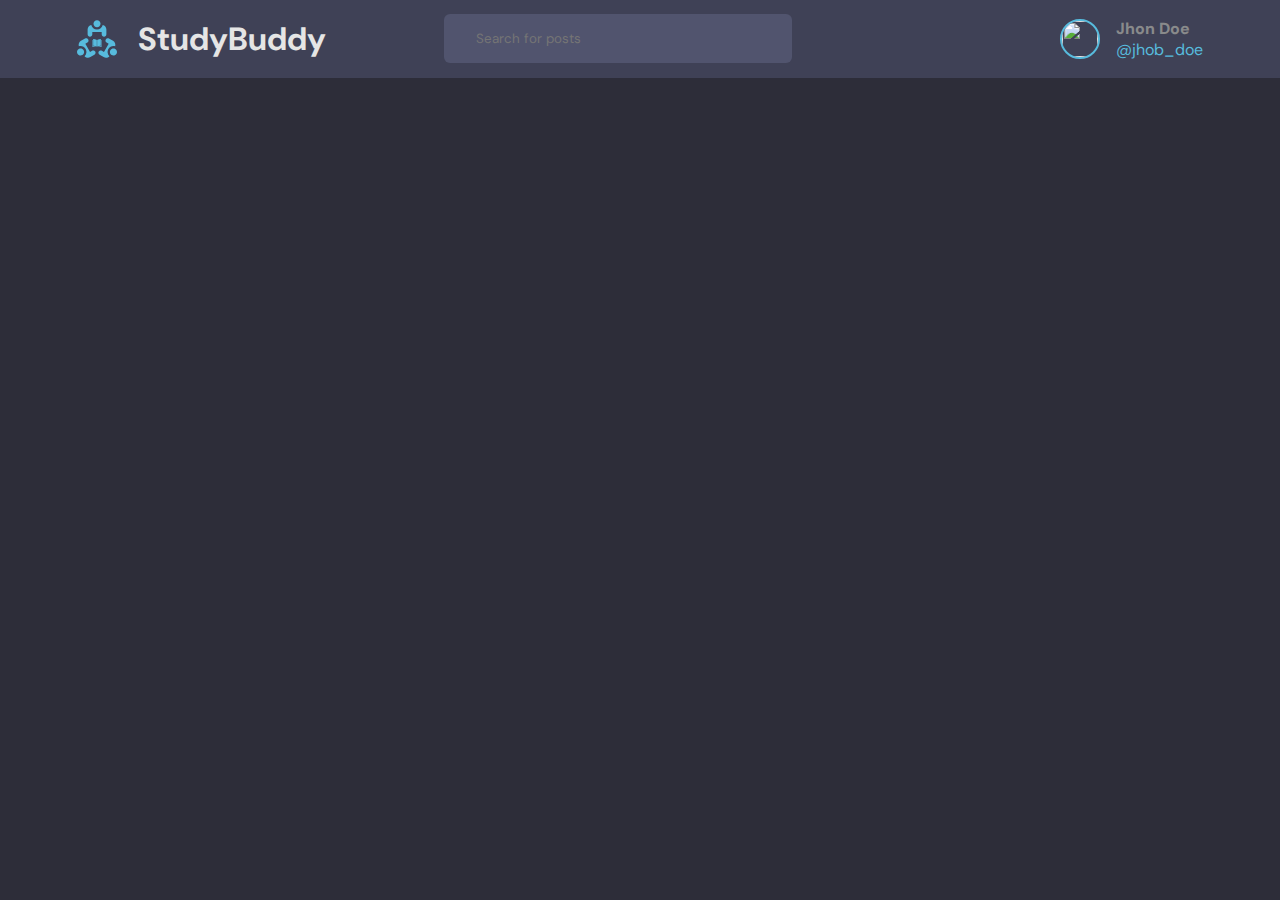
==== front-moh/index.html @ 3442cd0c "first commmit2" ====
<!DOCTYPE html>
<html>
<head>
	<link rel="stylesheet" type="text/css" href="./css/style.css">
	<link rel="stylesheet" href="https://pro.fontawesome.com/releases/v5.10.0/css/all.css" integrity="sha384-AYmEC3Yw5cVb3ZcuHtOA93w35dYTsvhLPVnYs9eStHfGJvOvKxVfELGroGkvsg+p" crossorigin="anonymous"/>

	<title>
		SocialMedia
	</title>
</head>
<body>
		<div class="headeer">
			<nav class="navbar">
				<div class="logo">
					<a href="">
						<img src="./img/logo.svg">
						<h1>StudyBuddy</h1>
					</a>
				</div>
				<form class="searching">
					<label>
						<i class="fas fa-search"></i>	
						<input type="text" name="search" placeholder="Search for posts">
					</label>
				</form>
				<div class="perssen">
					<a href="">
						<div class="profilepic">
							<img src="https://randomuser.me/api/portraits/men/37.jpg">
						</div>
						<div class="profileinfo">
							<p>Jhon Doe</p>
							<a href="">@jhob_doe</a>
						</div>
					</a>
				</div>
			</nav>
		</div>
</body>
</html>
---- front-moh/css/style.css ----
@import url('https://fonts.googleapis.com/css2?family=DM+Sans:wght@400;500;700&family=Oxygen:wght@400;700&family=Roboto:wght@400;500;700&display=swap');
*{
	margin: 0;
	padding: 0;
	box-sizing: border-box;
	color:#e5e5e5;
	font-family: "DM Sans", "Roboto", "Oxygen", sans-serif
}
body{
	background: #2d2d39
}
a{
	text-decoration: none
}
.headeer{
	width: 100%;
	padding: 0.9rem;
	background: #3f4156;
}
.navbar{
	width: 90%;
	margin: auto;
	display: flex;
	justify-content: space-between;
	align-items: center;
}
.logo a{
	font-weight: 900;
    text-decoration: none;
    display: flex;
    gap: 1.3rem;
    align-items: center;
    justify-content: center;
}
.logo img{
	width: 2.5rem;
    height: 2.5rem;
}
.perssen a{
	display: flex
}
.searching label{
	margin-right: 150px;
	padding: 1rem;	
	border-radius: 6px;
	background: #51546e;
	display: flex;
	align-items: center;
	gap: 1rem;
}
.searching input{
	width: 300px;
	border: none;
	/*padding: 1rem;*/
	color: #e5e5e5;
	background: transparent;
	outline: none;
}
.perssen{
	display: flex;
	align-items: center;
	gap: 1rem;
}
.profilepic{
	width: 2.5rem;
	height: 2.5rem;
	border: 2px solid #57bbdd;
	border-radius: 50%;
}
.profilepic img{
	width: 100%;
	height: 100%;
	border-radius: 50%;
}
.profileinfo a{
	color: #57bbdd;
}
.profileinfo p{
	color: #898a8b;
	font-weight:800;
}
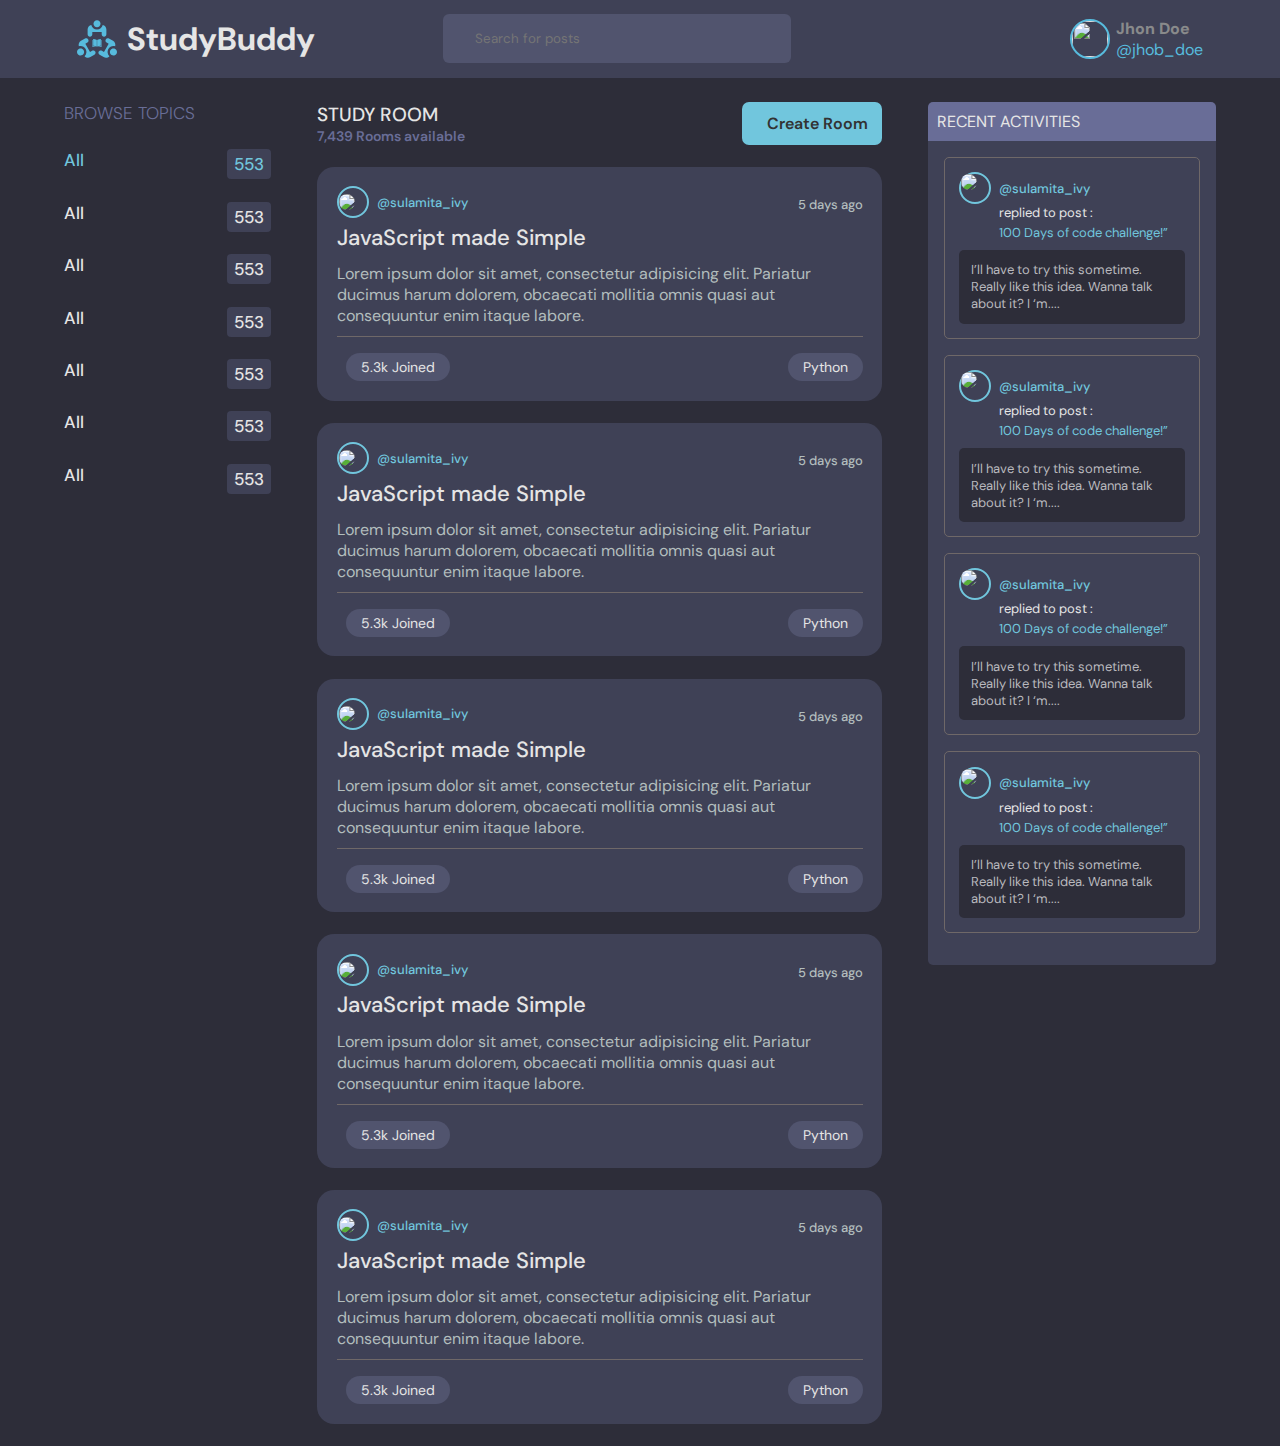
==== commit 637f8568: "new things" ====
--- a/front-moh/index.html
+++ b/front-moh/index.html
@@ -36,5 +36,273 @@
 				</div>
 			</nav>
 		</div>
+
+		<section class="home">
+			<div class="container">
+				<div class="first-slide coco">
+					<div class="brows">
+						<h2>
+							BROWSE TOPICS
+						</h2>
+					</div>
+					<ul class="listetopoc">
+						<li>
+							<a href="" class="blue">
+								All <span class="blue">553</span>
+							</a>
+						</li>
+						<li>
+							<a href="">
+								All <span>553</span>
+							</a>
+						</li>
+						<li>
+							<a href="">
+								All <span>553</span>
+							</a>
+						</li>
+						<li>
+							<a href="">
+								All <span>553</span>
+							</a>
+						</li>
+						<li>
+							<a href="">
+								All <span>553</span>
+							</a>
+						</li>
+						<li>
+							<a href="">
+								All <span>553</span>
+							</a>
+						</li>
+						<li>
+							<a href="">
+								All <span>553</span>
+							</a>
+						</li>
+					</ul>
+				</div>
+
+				<div class="center-slide">
+					<div class="center-header">
+						<div class="centr-left">
+							<h2>STUDY ROOM</h2>
+							<p>7,439 Rooms available</p>
+						</div>
+						<div class="center-right">
+							<a href="">
+								<i class="fas fa-plus"></i>
+								<p>Create Room</p>
+							</a>
+						</div>
+					</div>
+
+					<div class="card">
+						<div class="cardheader">
+							<a href="">
+								<div>
+									<img src="https://randomuser.me/api/portraits/women/11.jpg">
+								</div>
+								<p>@sulamita_ivy</p>
+							</a>
+							<p>5 days ago</p>
+						</div>
+
+						<a href=""> JavaScript made Simple</a>
+
+						<div class="para">
+							Lorem ipsum dolor sit amet, consectetur adipisicing elit. Pariatur ducimus harum dolorem, obcaecati mollitia omnis quasi aut consequuntur enim itaque labore.
+						</div>
+
+						<div class="card-bottom">
+							<div class="yamin">
+								<i class="fas fa-users"></i>
+								<p>5.3k Joined</p>
+							</div>
+							<p>Python</p>
+						</div>
+					</div>
+					<div class="card">
+						<div class="cardheader">
+							<a href="">
+								<div>
+									<img src="https://randomuser.me/api/portraits/women/11.jpg">
+								</div>
+								<p>@sulamita_ivy</p>
+							</a>
+							<p>5 days ago</p>
+						</div>
+
+						<a href=""> JavaScript made Simple</a>
+
+						<div class="para">
+							Lorem ipsum dolor sit amet, consectetur adipisicing elit. Pariatur ducimus harum dolorem, obcaecati mollitia omnis quasi aut consequuntur enim itaque labore.
+						</div>
+
+						<div class="card-bottom">
+							<div class="yamin">
+								<i class="fas fa-users"></i>
+								<p>5.3k Joined</p>
+							</div>
+							<p>Python</p>
+						</div>
+					</div>
+					<div class="card">
+						<div class="cardheader">
+							<a href="">
+								<div>
+									<img src="https://randomuser.me/api/portraits/women/11.jpg">
+								</div>
+								<p>@sulamita_ivy</p>
+							</a>
+							<p>5 days ago</p>
+						</div>
+
+						<a href=""> JavaScript made Simple</a>
+
+						<div class="para">
+							Lorem ipsum dolor sit amet, consectetur adipisicing elit. Pariatur ducimus harum dolorem, obcaecati mollitia omnis quasi aut consequuntur enim itaque labore.
+						</div>
+
+						<div class="card-bottom">
+							<div class="yamin">
+								<i class="fas fa-users"></i>
+								<p>5.3k Joined</p>
+							</div>
+							<p>Python</p>
+						</div>
+					</div>
+					<div class="card">
+						<div class="cardheader">
+							<a href="">
+								<div>
+									<img src="https://randomuser.me/api/portraits/women/11.jpg">
+								</div>
+								<p>@sulamita_ivy</p>
+							</a>
+							<p>5 days ago</p>
+						</div>
+
+						<a href=""> JavaScript made Simple</a>
+
+						<div class="para">
+							Lorem ipsum dolor sit amet, consectetur adipisicing elit. Pariatur ducimus harum dolorem, obcaecati mollitia omnis quasi aut consequuntur enim itaque labore.
+						</div>
+
+						<div class="card-bottom">
+							<div class="yamin">
+								<i class="fas fa-users"></i>
+								<p>5.3k Joined</p>
+							</div>
+							<p>Python</p>
+						</div>
+					</div>
+					<div class="card">
+						<div class="cardheader">
+							<a href="">
+								<div>
+									<img src="https://randomuser.me/api/portraits/women/11.jpg">
+								</div>
+								<p>@sulamita_ivy</p>
+							</a>
+							<p>5 days ago</p>
+						</div>
+
+						<a href=""> JavaScript made Simple</a>
+
+						<div class="para">
+							Lorem ipsum dolor sit amet, consectetur adipisicing elit. Pariatur ducimus harum dolorem, obcaecati mollitia omnis quasi aut consequuntur enim itaque labore.
+						</div>
+
+						<div class="card-bottom">
+							<div class="yamin">
+								<i class="fas fa-users"></i>
+								<p>5.3k Joined</p>
+							</div>
+							<p>Python</p>
+						</div>
+					</div>
+				</div>
+
+				<div class="thierd-slid ">
+					<div class="thheade">
+						RECENT ACTIVITIES
+					</div>
+
+					<div class="body-left">
+						<div class="petit-card">
+							<div class="cardheader">
+								<a href="">
+									<div>
+										<img src="https://randomuser.me/api/portraits/women/11.jpg">
+									</div>
+									<p>@sulamita_ivy</p>
+								</a>
+								<a href=""><i class="fas fa-times"></i></a>
+						</div>
+						<p class="new">replied to post :</p>
+						<a href="" class="jdid new">100 Days of code challenge!”</a>
+
+							<div class="contentt">
+							I’ll have to try this sometime. Really like this idea. Wanna talk about it? I ‘m....
+							</div>
+						</div>
+						<div class="petit-card">
+							<div class="cardheader">
+								<a href="">
+									<div>
+										<img src="https://randomuser.me/api/portraits/women/11.jpg">
+									</div>
+									<p>@sulamita_ivy</p>
+								</a>
+								<a href=""><i class="fas fa-times"></i></a>
+						</div>
+						<p class="new">replied to post :</p>
+						<a href="" class="jdid new">100 Days of code challenge!”</a>
+
+							<div class="contentt">
+							I’ll have to try this sometime. Really like this idea. Wanna talk about it? I ‘m....
+							</div>
+						</div>
+						<div class="petit-card">
+							<div class="cardheader">
+								<a href="">
+									<div>
+										<img src="https://randomuser.me/api/portraits/women/11.jpg">
+									</div>
+									<p>@sulamita_ivy</p>
+								</a>
+								<a href=""><i class="fas fa-times"></i></a>
+						</div>
+						<p class="new">replied to post :</p>
+						<a href="" class="jdid new">100 Days of code challenge!”</a>
+
+							<div class="contentt">
+							I’ll have to try this sometime. Really like this idea. Wanna talk about it? I ‘m....
+							</div>
+						</div>
+						<div class="petit-card">
+							<div class="cardheader">
+								<a href="">
+									<div>
+										<img src="https://randomuser.me/api/portraits/women/11.jpg">
+									</div>
+									<p>@sulamita_ivy</p>
+								</a>
+								<a href=""><i class="fas fa-times"></i></a>
+						</div>
+						<p class="new">replied to post :</p>
+						<a href="" class="jdid new">100 Days of code challenge!”</a>
+
+							<div class="contentt">
+							I’ll have to try this sometime. Really like this idea. Wanna talk about it? I ‘m....
+							</div>
+						</div>
+					</div>
+
+				</div>
+			</div>
+		</section>
 </body>
 </html>--- a/front-moh/css/style.css
+++ b/front-moh/css/style.css
@@ -28,7 +28,7 @@
 	font-weight: 900;
     text-decoration: none;
     display: flex;
-    gap: 1.3rem;
+    gap: 0.6rem;
     align-items: center;
     justify-content: center;
 }
@@ -59,7 +59,7 @@
 .perssen{
 	display: flex;
 	align-items: center;
-	gap: 1rem;
+	gap: 0.4rem;
 }
 .profilepic{
 	width: 2.5rem;
@@ -79,3 +79,206 @@
 	color: #898a8b;
 	font-weight:800;
 }
+
+/*hom styling start here*/
+.home{
+	margin-top: 1.5rem;
+}
+.container{
+	width: 90%;
+	margin: auto;
+	display: flex;
+	justify-content: space-between;
+}
+.first-slide{
+	width: 18%
+}
+.thierd-slid{
+	width: 25%
+}
+.center-slide{
+	width: 49%;
+}
+.brows{
+	margin-bottom: 1.6rem;
+}
+
+.brows h2{
+	font-weight: 300;
+    font-size: 17px;
+    color : #696d97;
+}
+.listetopoc li{
+	list-style: none;
+}
+.listetopoc li a{
+	display: flex;
+	font-size: 17px;
+	font-weight: 500;
+	justify-content: space-between;
+	margin-bottom:1.4rem;
+	transition: all 0.5s ease
+}
+.listetopoc li a:hover{
+	color: #71c6dd;
+}
+.listetopoc li a span{
+	background: #3f4156;
+    padding: 4px 7px;
+    border-radius: 4px;
+}
+.blue{
+	color: #71c6dd;
+}
+.center-header{
+	display: flex;
+    align-items: center;
+    justify-content: space-between;
+    margin-bottom: 1.4rem;
+}
+.center-right a{
+	display: flex;
+    gap: 0.7rem;
+    justify-content: center;
+    align-items: center;
+    border-radius: 7px;
+    background: #71c6dd;
+    padding: 11px 14px;
+    transition: 0.3s ease;
+}
+.center-right a:hover{
+	background: #aadeec;
+}
+.center-right p{
+	color: #323232;
+	font-weight: 600;
+}
+
+.center-right i{
+	color: #323232; 
+    font-weight: 700;
+}
+.centr-left h2{
+	font-size: 19px;
+    font-weight: 500;
+    color: #e5e5e5;
+}
+.centr-left p{
+	color: #696d97;
+    font-size: 14px;
+    font-weight: 600;
+}
+
+.card{
+	background: #3f4156;
+    padding: 1.2rem;
+    border-radius: 17px;
+}
+.cardheader{
+	display: flex;
+    justify-content: space-between;
+    align-items: center;
+    margin-bottom: 0.7rem;
+}
+.cardheader a{
+	display: flex;
+    gap: 0.5rem;
+    align-items: center;
+}
+.cardheader a div{
+	width: 2rem;
+    height: 2rem;
+    border-radius: 50%;
+    border: 2px #71c6dd solid;
+}
+.cardheader a div img{
+	width: 100%;
+    border-radius: 50%;
+}
+.cardheader a p{
+	color: #71c6dd;
+    font-weight: 500;
+}
+.cardheader  p{
+	color: #b2bdbd;
+    font-size: 13px;
+    font-weight: 500;
+}
+.card{
+	margin-bottom: 1.4rem;
+}
+.card a{
+	font-weight: 500;
+    font-size: 22px;
+    transition: all 0.3s ease;
+    margin-bottom: 0.3rem
+}
+.card a:hover{
+	color: #71c6dd;
+}
+.para{
+	border-bottom: 1px #6f6868 solid;
+    margin-top: 0.7rem;
+    padding-bottom: 10px;
+    color: #b2bdbd;
+    font-size: inherit;
+ }
+ .card-bottom{
+ 	display: flex;
+ 	justify-content: space-between;
+ 	align-items: center;
+ 	margin-top: 1rem
+ }
+ .yamin{
+ 	display: flex;
+ 	align-items: center;
+ 	gap:0.6rem;
+ }
+ .card-bottom p{
+ 	background: #51546e;
+    font-size: 14px;
+    border-radius: 25px;
+    padding: 5px 15px;
+ }
+
+.thierd-slid .thheade{
+ 	padding: 9px;
+ 	background: #696d97;
+ 	border-top-left-radius: 5px;
+ 	border-top-right-radius: 5px;
+ }
+ .body-left{
+ 	padding: 1rem;
+ 	background: #3f4156;
+ 	border-bottom-left-radius: 5px;
+ 	border-bottom-right-radius: 5px;
+ }
+ .petit-card{
+ 	border-radius: 5px;
+ 	margin-bottom: 1rem;
+    padding: 0.9rem;
+    border: 1px #6f6868 solid ;
+ }
+ .cardheader{
+ 	margin-bottom: 0px;
+ }
+ .new{
+ 	font-size: small;
+    margin-left: 40px;
+ }
+ .jdid{
+ 	color:#71c6dd;
+ 	transition: all 0.3s ease;
+ }
+ .jdid:hover{
+ 	color: white;
+ 	text-decoration: underline;
+ }
+ .contentt{
+ 	padding: 0.7rem;
+ 	border-radius: 5px;
+ 	font-size: small;
+ 	background: #2d2d39;
+ 	color: #b9b9be;
+ 	margin-top: 8px
+ }